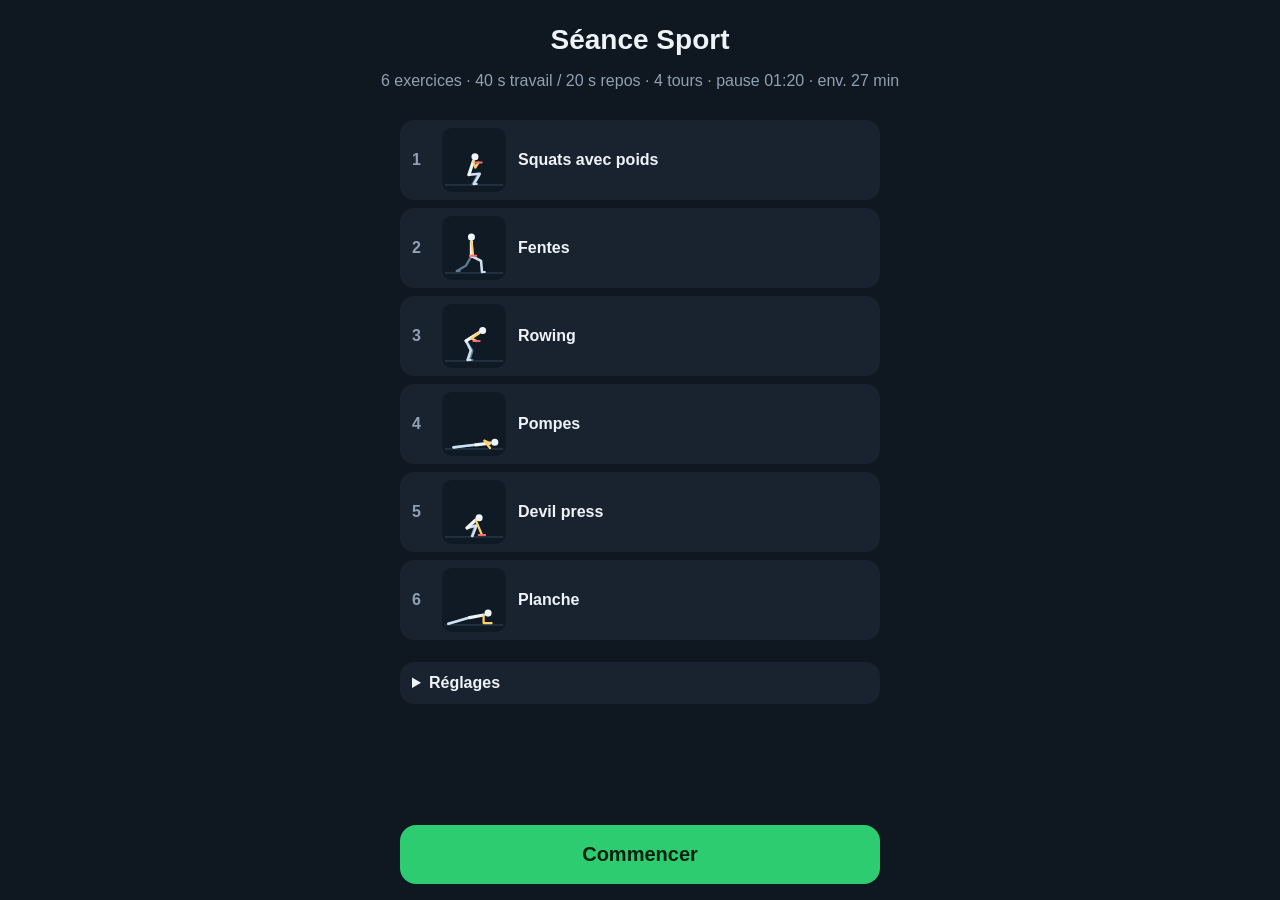
==== index.html @ fed8e98f "Add files via upload" ====
<!DOCTYPE html>
<html lang="fr">
<head>
<meta charset="utf-8">
<meta name="viewport" content="width=device-width, initial-scale=1, viewport-fit=cover, user-scalable=no">
<meta name="theme-color" content="#0f1720">
<meta name="apple-mobile-web-app-capable" content="yes">
<meta name="mobile-web-app-capable" content="yes">
<meta name="apple-mobile-web-app-status-bar-style" content="black-translucent">
<meta name="apple-mobile-web-app-title" content="Séance">
<link rel="manifest" href="manifest.webmanifest">
<link rel="apple-touch-icon" href="apple-touch-icon.png">
<link rel="icon" href="icon-192.png">
<link rel="stylesheet" href="style.css">
<title>Séance Sport</title>
</head>
<body data-phase="idle">

<section id="home" class="screen active">
  <header class="home-head">
    <h1>Séance Sport</h1>
    <p id="summary" class="muted"></p>
  </header>

  <ul id="exList" class="ex-list"></ul>

  <details class="settings">
    <summary>Réglages</summary>
    <div class="grid">
      <label>Travail (s)<input type="number" id="cfgWork" min="5" max="300" step="5"></label>
      <label>Repos (s)<input type="number" id="cfgRest" min="0" max="120" step="5"></label>
      <label>Pause de fin de tour (s)<input type="number" id="cfgRoundRest" min="0" max="600" step="5"></label>
      <label>Nombre de tours<input type="number" id="cfgRounds" min="1" max="12" step="1"></label>
      <label>Préparation (s)<input type="number" id="cfgPrep" min="0" max="60" step="5"></label>
    </div>
    <div class="grid">
      <label>Musique<select id="cfgMusic"><option value="off">Aucune</option><option value="electro">Électro (128)</option><option value="hiphop">Hip-hop (92)</option><option value="power">Power (140)</option></select></label>
      <label>Volume musique<input type="range" id="cfgMusicVol" min="0" max="100" step="5"></label>
    </div>
    <label class="check"><input type="checkbox" id="cfgVoice"> Voix</label>
    <label class="check"><input type="checkbox" id="cfgSound"> Bips</label>
    <label class="check"><input type="checkbox" id="cfgVibe"> Vibrations</label>
  </details>

  <button id="startBtn" class="big-btn">Commencer</button>
</section>

<section id="workout" class="screen">
  <div class="topbar">
    <button id="quitBtn" class="icon-btn" aria-label="Quitter">✕</button>
    <div class="top-info">
      <div id="roundInfo">Tour 1 / 4</div>
      <div id="exInfo" class="muted">Exercice 1 / 7</div>
    </div>
    <div class="top-total"><span class="muted">Reste</span><b id="totalLeft">--:--</b></div>
  </div>

  <div class="phase" id="phaseLabel">PRÉPARATION</div>

  <div class="ring-wrap">
    <svg viewBox="0 0 120 120" class="ring">
      <circle class="ring-bg" cx="60" cy="60" r="54"/>
      <circle class="ring-fg" id="ringFg" cx="60" cy="60" r="54"/>
    </svg>
    <div class="count" id="count">10</div>
  </div>

  <h2 id="exName">Squats avec poids</h2>
  <p id="exSub" class="muted"></p>

  <div class="fig-wrap"><svg id="fig" viewBox="0 0 200 200"></svg></div>
  <p id="exTip" class="tip"></p>

  <div class="controls">
    <button id="prevBtn" class="ctl" aria-label="Précédent">⏮</button>
    <button id="pauseBtn" class="ctl main" aria-label="Pause">⏸</button>
    <button id="nextBtn" class="ctl" aria-label="Suivant">⏭</button>
  </div>
  <button id="musicBtn" class="chip">♪ Électro</button>
</section>

<section id="done" class="screen">
  <h1>Séance terminée</h1>
  <p id="doneText" class="muted"></p>
  <button id="againBtn" class="big-btn">Accueil</button>
</section>

<script src="app.js"></script>
</body>
</html>
---- style.css ----
:root{--bg:#0f1720;--card:#18232f;--text:#eef3f8;--muted:#8fa1b3;--work:#2ecc71;--rest:#3b9cff;--pause:#a78bfa;--prep:#f5b335;--ph:var(--prep)}
body[data-phase=work]{--ph:var(--work)}
body[data-phase=rest]{--ph:var(--rest)}
body[data-phase=roundrest]{--ph:var(--pause)}
body[data-phase=prep]{--ph:var(--prep)}
*{box-sizing:border-box;-webkit-tap-highlight-color:transparent}
html,body{margin:0;height:100%;background:var(--bg);color:var(--text);font-family:-apple-system,BlinkMacSystemFont,"Segoe UI",Roboto,sans-serif;overscroll-behavior:none}
.screen{display:none;min-height:100%;padding:max(16px,env(safe-area-inset-top)) 16px max(16px,env(safe-area-inset-bottom));flex-direction:column;align-items:center;text-align:center}
.screen.active{display:flex}
.muted{color:var(--muted)}
h1{margin:8px 0 4px;font-size:28px}
h2{margin:6px 0 0;font-size:26px;line-height:1.15}
.home-head{width:100%}
.ex-list{list-style:none;margin:14px 0;padding:0;width:100%;max-width:480px}
.ex-list li{display:flex;align-items:center;gap:12px;background:var(--card);border-radius:14px;padding:8px 12px;margin-bottom:8px;text-align:left}
.ex-list svg{width:64px;height:64px;flex:none;background:#101a24;border-radius:10px}
.ex-list .n{color:var(--muted);font-weight:700;width:18px}
.ex-list .t{font-weight:600}
.settings{width:100%;max-width:480px;background:var(--card);border-radius:14px;padding:12px;margin-bottom:14px;text-align:left}
.settings summary{cursor:pointer;font-weight:600}
.settings .grid{display:grid;grid-template-columns:1fr 1fr;gap:10px;margin:12px 0}
.settings label{display:flex;flex-direction:column;font-size:13px;color:var(--muted);gap:4px}
.settings input[type=number]{background:#101a24;border:1px solid #2a3a4a;color:var(--text);border-radius:8px;padding:8px;font-size:16px}
.settings .check{flex-direction:row;align-items:center;gap:8px;font-size:15px;color:var(--text);margin-top:6px}
.big-btn{width:100%;max-width:480px;padding:18px;font-size:20px;font-weight:700;border:0;border-radius:16px;background:var(--work);color:#04210f;margin-top:auto}
.topbar{width:100%;display:flex;align-items:center;justify-content:space-between;gap:8px}
.top-info{text-align:center;font-weight:700}
.top-info .muted{font-weight:400;font-size:13px}
.top-total{text-align:right;min-width:64px;font-size:13px;display:flex;flex-direction:column}
.top-total b{font-size:16px}
.icon-btn{background:var(--card);border:0;color:var(--text);width:40px;height:40px;border-radius:50%;font-size:18px}
.phase{margin-top:10px;font-weight:800;letter-spacing:.14em;color:var(--ph);font-size:20px}
.ring-wrap{position:relative;width:min(50vw,24vh,220px);aspect-ratio:1;margin:8px 0}
.ring{width:100%;height:100%;transform:rotate(-90deg)}
.ring circle{fill:none;stroke-width:9}
.ring-bg{stroke:#223142}
.ring-fg{stroke:var(--ph);stroke-linecap:round;stroke-dasharray:339.3;stroke-dashoffset:0;transition:stroke .3s}
.count{position:absolute;inset:0;display:flex;align-items:center;justify-content:center;font-size:min(20vw,10vh,88px);font-weight:800;font-variant-numeric:tabular-nums}
.fig-wrap{width:min(62vw,30vh,260px);aspect-ratio:1;background:#101a24;border-radius:20px;margin:10px 0 4px;border:2px solid color-mix(in srgb,var(--ph) 45%,transparent)}
.fig-wrap svg{width:100%;height:100%}
.tip{margin:4px 12px;color:var(--muted);font-size:15px;min-height:2.6em}
.controls{display:flex;gap:18px;margin-top:auto;padding-top:8px}
.ctl{width:64px;height:64px;border-radius:50%;border:0;background:var(--card);color:var(--text);font-size:24px}
.ctl.main{width:84px;height:84px;background:var(--ph);color:#04120a;font-size:32px}
@media (max-height:700px){.tip{display:none}}

.chip{margin:10px 0 4px;background:var(--card);color:var(--text);border:1px solid #2a3a4a;border-radius:20px;padding:8px 18px;font-size:15px;font-weight:600}
.settings select{background:#101a24;border:1px solid #2a3a4a;color:var(--text);border-radius:8px;padding:8px;font-size:16px}
.settings input[type=range]{width:100%;accent-color:var(--work)}
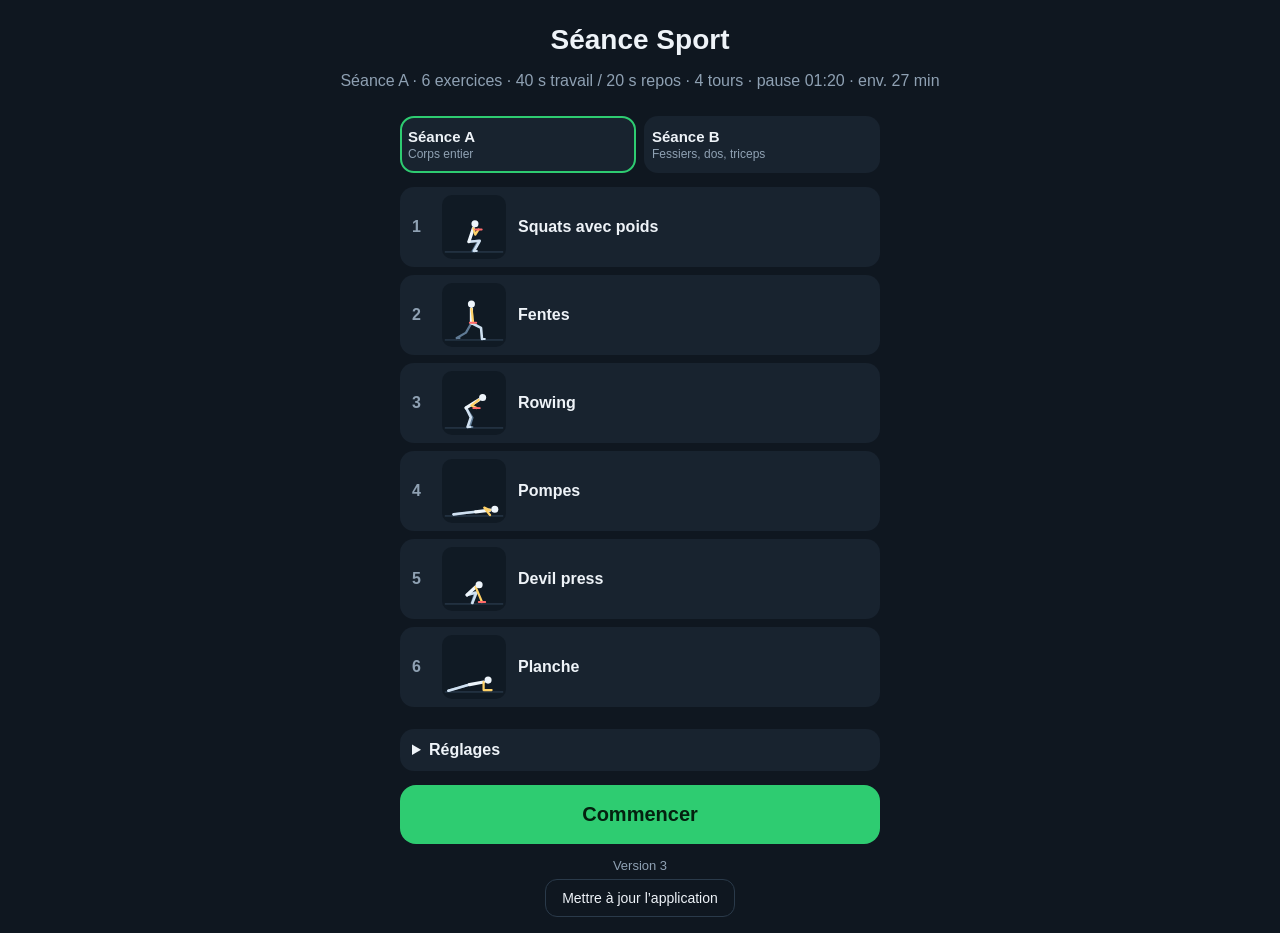
==== commit 105a3248: "Add files via upload" ====
--- a/index.html
+++ b/index.html
@@ -22,6 +22,8 @@
     <p id="summary" class="muted"></p>
   </header>
 
+  <div id="sessionSeg" class="seg"></div>
+
   <ul id="exList" class="ex-list"></ul>
 
   <details class="settings">
@@ -43,6 +45,7 @@
   </details>
 
   <button id="startBtn" class="big-btn">Commencer</button>
+  <div class="foot"><span id="verInfo" class="muted"></span><button id="updateBtn" class="link-btn">Mettre à jour l’application</button></div>
 </section>
 
 <section id="workout" class="screen">
--- a/style.css
+++ b/style.css
@@ -47,3 +47,11 @@
 .chip{margin:10px 0 4px;background:var(--card);color:var(--text);border:1px solid #2a3a4a;border-radius:20px;padding:8px 18px;font-size:15px;font-weight:600}
 .settings select{background:#101a24;border:1px solid #2a3a4a;color:var(--text);border-radius:8px;padding:8px;font-size:16px}
 .settings input[type=range]{width:100%;accent-color:var(--work)}
+
+.seg{display:flex;gap:8px;width:100%;max-width:480px;margin-top:10px}
+.seg-btn{flex:1;background:var(--card);color:var(--text);border:2px solid transparent;border-radius:14px;padding:10px 6px;display:flex;flex-direction:column;gap:2px;font-size:15px}
+.seg-btn span{font-size:12px;color:var(--muted)}
+.seg-btn.on{border-color:var(--work)}
+.foot{margin-top:14px;display:flex;flex-direction:column;align-items:center;gap:6px;font-size:13px}
+.link-btn{background:transparent;border:1px solid #2a3a4a;color:var(--text);border-radius:12px;padding:10px 16px;font-size:14px}
+.link-btn:disabled{opacity:.6}
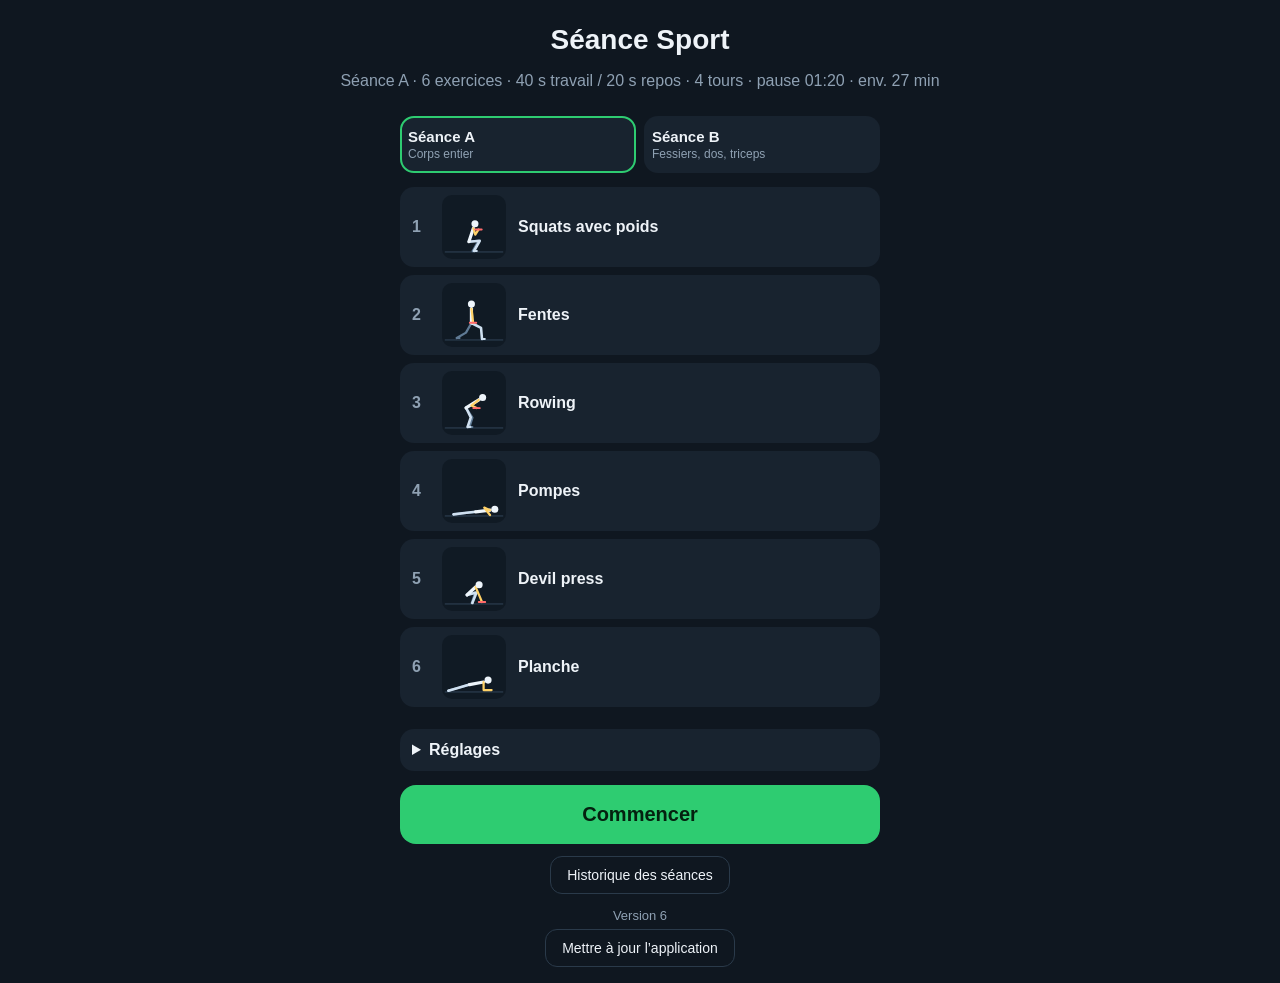
==== commit bb1deb23: "Version 6 : historique des séances réalisées Enregistrement automatique à la fin de chaque séance co" ====
--- a/index.html
+++ b/index.html
@@ -45,6 +45,7 @@
   </details>
 
   <button id="startBtn" class="big-btn">Commencer</button>
+  <button id="histBtn" class="link-btn" style="margin-top:12px">Historique des séances</button>
   <div class="foot"><span id="verInfo" class="muted"></span><button id="updateBtn" class="link-btn">Mettre à jour l’application</button></div>
 </section>
 
@@ -85,7 +86,25 @@
 <section id="done" class="screen">
   <h1>Séance terminée</h1>
   <p id="doneText" class="muted"></p>
+  <button id="doneHist" class="link-btn" style="margin-top:18px">Voir l’historique</button>
   <button id="againBtn" class="big-btn">Accueil</button>
+</section>
+
+<section id="history" class="screen">
+  <div class="topbar">
+    <button id="histBack" class="icon-btn" aria-label="Retour">←</button>
+    <div class="top-info">Historique</div>
+    <div style="width:40px"></div>
+  </div>
+  <div id="histStats" class="stats"></div>
+  <p class="muted small">Séances par semaine (8 dernières semaines)</p>
+  <div id="histBars" class="bars"></div>
+  <ul id="histList" class="hist-list"></ul>
+  <div class="foot">
+    <button id="histExport" class="link-btn">Exporter (CSV)</button>
+    <button id="histClear" class="link-btn">Effacer l’historique</button>
+    <p class="muted small">L’historique est conservé sur cet appareil (dans l’appli ou le navigateur utilisé).</p>
+  </div>
 </section>
 
 <script src="app.js"></script>
--- a/style.css
+++ b/style.css
@@ -55,3 +55,15 @@
 .foot{margin-top:14px;display:flex;flex-direction:column;align-items:center;gap:6px;font-size:13px}
 .link-btn{background:transparent;border:1px solid #2a3a4a;color:var(--text);border-radius:12px;padding:10px 16px;font-size:14px}
 .link-btn:disabled{opacity:.6}
+
+.stats{display:flex;gap:8px;width:100%;max-width:480px;margin-top:14px}
+.stats div{flex:1;background:var(--card);border-radius:14px;padding:12px 4px;display:flex;flex-direction:column}
+.stats b{font-size:26px}.stats span{font-size:12px;color:var(--muted)}
+.small{font-size:12px;margin:14px 0 4px}
+.bars{display:flex;align-items:flex-end;gap:6px;height:70px;width:100%;max-width:480px;background:var(--card);border-radius:14px;padding:8px}
+.bar{flex:1;height:100%;display:flex;flex-direction:column;justify-content:flex-end;align-items:center;font-size:11px;color:var(--muted)}
+.bar i{display:block;width:100%;background:var(--work);border-radius:4px 4px 0 0;min-height:2px}
+.hist-list{list-style:none;margin:14px 0 0;padding:0;width:100%;max-width:480px}
+.hist-list li{display:flex;justify-content:space-between;align-items:center;text-align:left;background:var(--card);border-radius:12px;padding:10px 12px;margin-bottom:8px}
+.hist-list li.empty{display:block;color:var(--muted);text-align:center}
+.del{background:transparent;border:0;color:var(--muted);font-size:18px;padding:6px 10px}
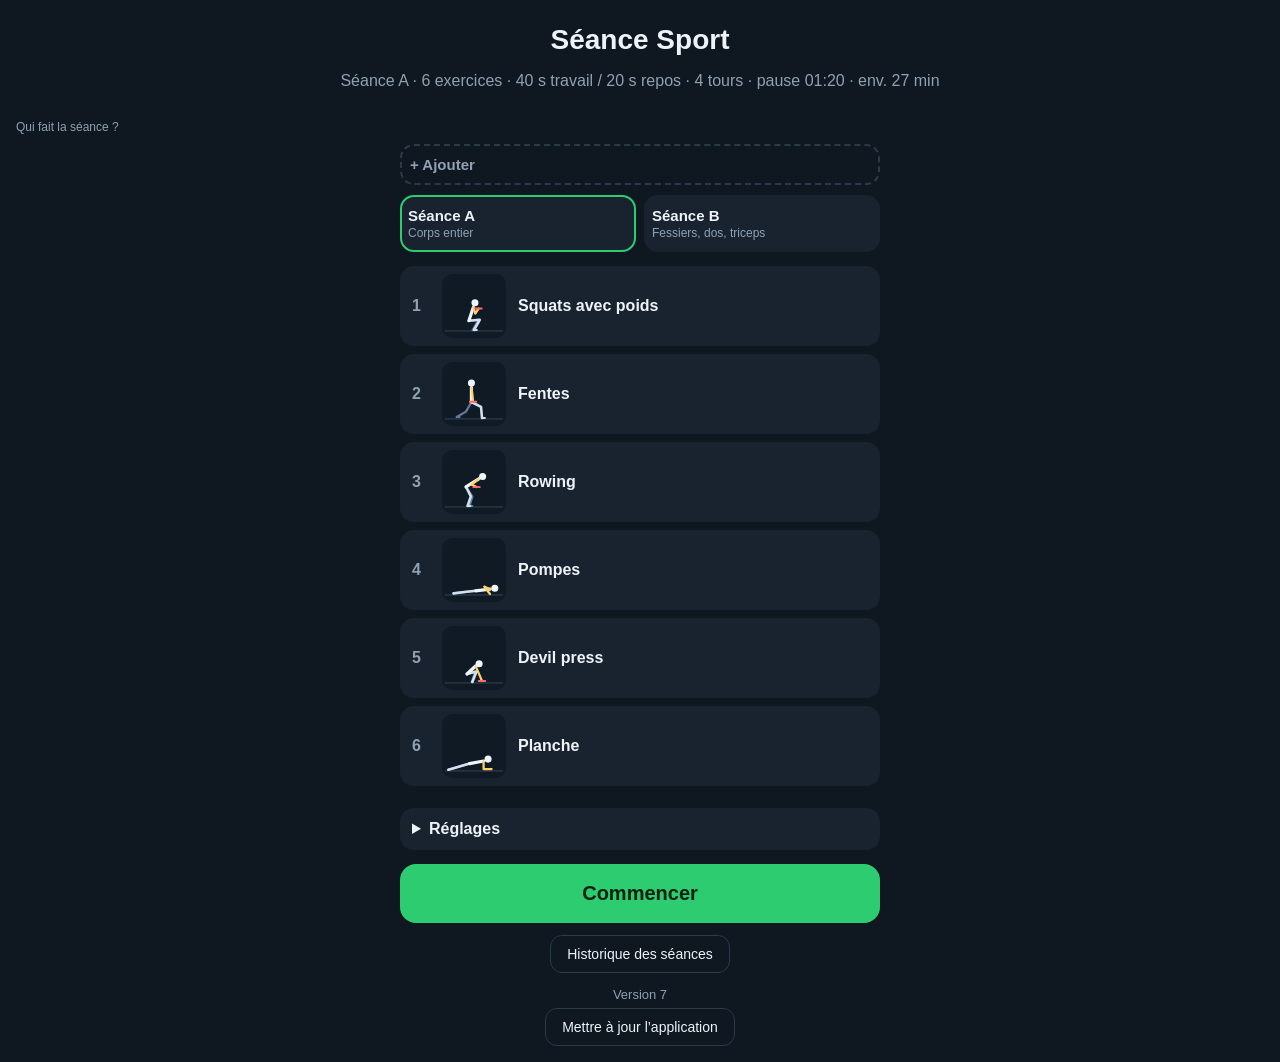
==== commit a988563e: "Version 7 : profils (qui fait la séance) et envoi des séances vers Notion Co-Authored-By: Claude Son" ====
--- a/index.html
+++ b/index.html
@@ -21,6 +21,9 @@
     <h1>Séance Sport</h1>
     <p id="summary" class="muted"></p>
   </header>
+
+  <p class="muted small who-q">Qui fait la séance ?</p>
+  <div id="whoSeg" class="seg who"></div>
 
   <div id="sessionSeg" class="seg"></div>
 
@@ -96,6 +99,7 @@
     <div class="top-info">Historique</div>
     <div style="width:40px"></div>
   </div>
+  <div id="histWho" class="seg who"></div>
   <div id="histStats" class="stats"></div>
   <p class="muted small">Séances par semaine (8 dernières semaines)</p>
   <div id="histBars" class="bars"></div>
--- a/style.css
+++ b/style.css
@@ -67,3 +67,10 @@
 .hist-list li{display:flex;justify-content:space-between;align-items:center;text-align:left;background:var(--card);border-radius:12px;padding:10px 12px;margin-bottom:8px}
 .hist-list li.empty{display:block;color:var(--muted);text-align:center}
 .del{background:transparent;border:0;color:var(--muted);font-size:18px;padding:6px 10px}
+
+.who{flex-wrap:wrap}
+.who-btn{flex:1 1 30%;padding:10px 8px;min-width:90px}
+.who-btn.add{background:transparent;border:2px dashed #2a3a4a;color:var(--muted)}
+.who-q{margin:14px 0 0;align-self:flex-start}
+.who.need{outline:2px solid #ff5a5a;border-radius:14px;animation:needp .6s 2}
+@keyframes needp{50%{outline-color:transparent}}
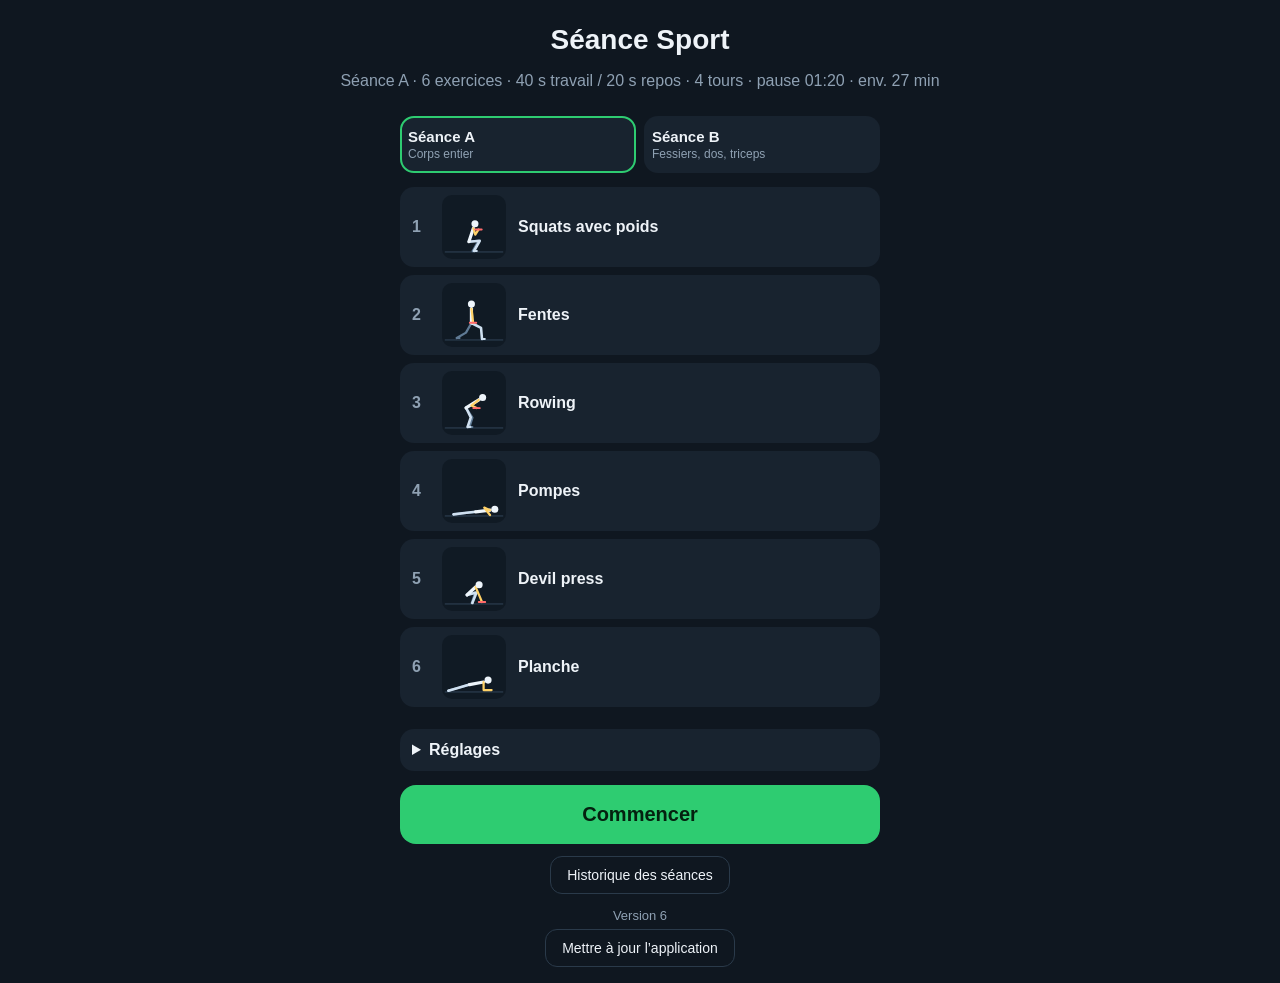
==== commit 150a5b57: "Retour à la version 6 (historique par téléphone, sans profils ni Notion) Co-Authored-By: Claude Sonn" ====
--- a/index.html
+++ b/index.html
@@ -21,9 +21,6 @@
     <h1>Séance Sport</h1>
     <p id="summary" class="muted"></p>
   </header>
-
-  <p class="muted small who-q">Qui fait la séance ?</p>
-  <div id="whoSeg" class="seg who"></div>
 
   <div id="sessionSeg" class="seg"></div>
 
@@ -99,7 +96,6 @@
     <div class="top-info">Historique</div>
     <div style="width:40px"></div>
   </div>
-  <div id="histWho" class="seg who"></div>
   <div id="histStats" class="stats"></div>
   <p class="muted small">Séances par semaine (8 dernières semaines)</p>
   <div id="histBars" class="bars"></div>
--- a/style.css
+++ b/style.css
@@ -67,10 +67,3 @@
 .hist-list li{display:flex;justify-content:space-between;align-items:center;text-align:left;background:var(--card);border-radius:12px;padding:10px 12px;margin-bottom:8px}
 .hist-list li.empty{display:block;color:var(--muted);text-align:center}
 .del{background:transparent;border:0;color:var(--muted);font-size:18px;padding:6px 10px}
-
-.who{flex-wrap:wrap}
-.who-btn{flex:1 1 30%;padding:10px 8px;min-width:90px}
-.who-btn.add{background:transparent;border:2px dashed #2a3a4a;color:var(--muted)}
-.who-q{margin:14px 0 0;align-self:flex-start}
-.who.need{outline:2px solid #ff5a5a;border-radius:14px;animation:needp .6s 2}
-@keyframes needp{50%{outline-color:transparent}}
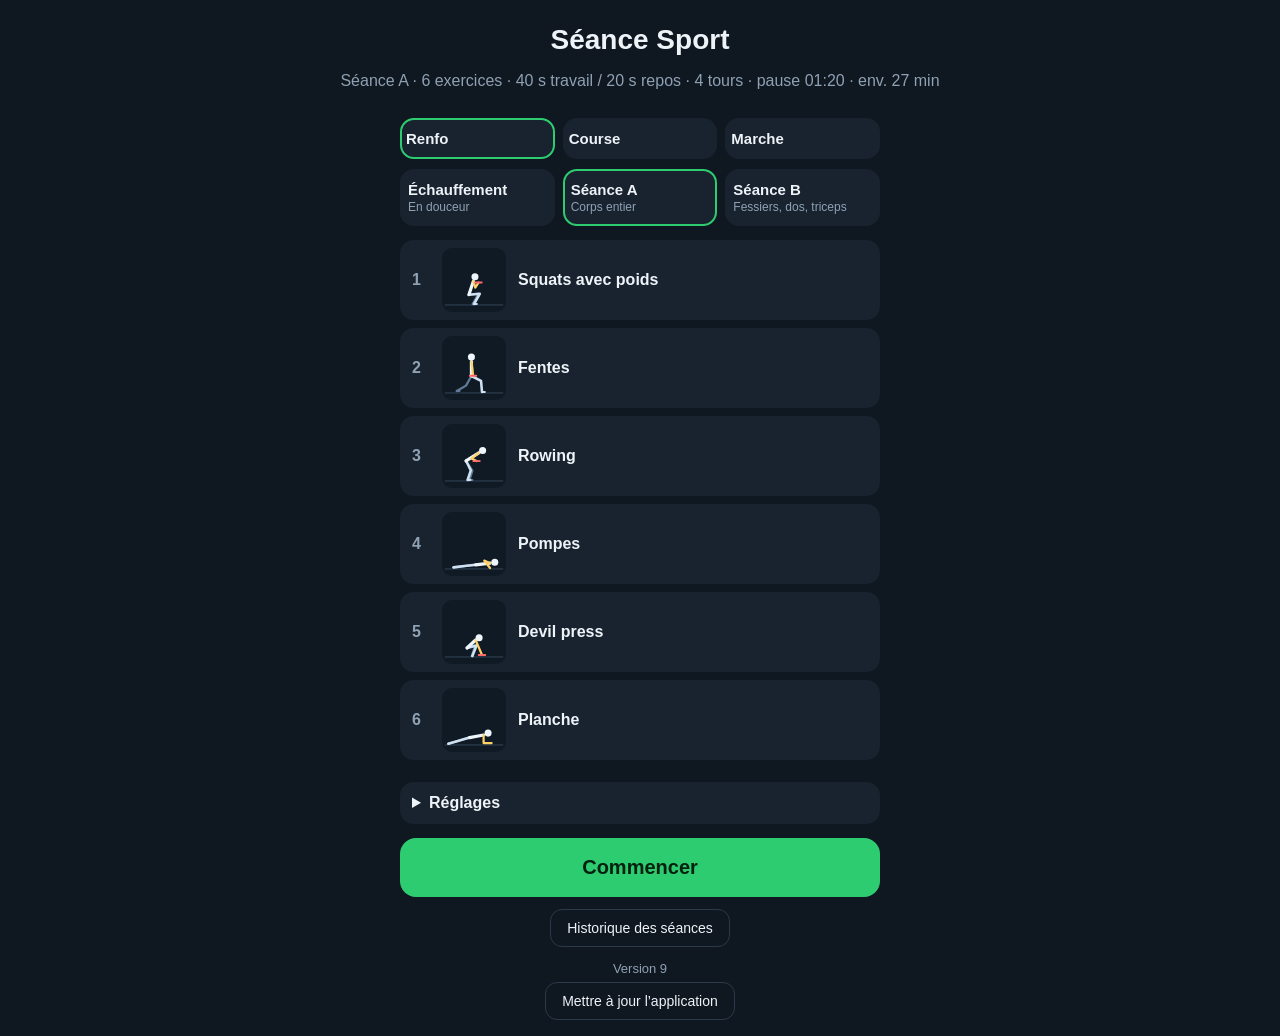
==== commit a65c62eb: "Version 9 : onglets Course et Marche (reprise, fractionné, marche progressive) avec saisie de la dis" ====
--- a/index.html
+++ b/index.html
@@ -22,6 +22,7 @@
     <p id="summary" class="muted"></p>
   </header>
 
+  <div id="modeSeg" class="seg"></div>
   <div id="sessionSeg" class="seg"></div>
 
   <ul id="exList" class="ex-list"></ul>
@@ -86,6 +87,11 @@
 <section id="done" class="screen">
   <h1>Séance terminée</h1>
   <p id="doneText" class="muted"></p>
+  <div id="distBox" class="distbox" hidden>
+    <label for="distInput" class="muted">Distance parcourue (km)</label>
+    <div class="distrow"><input id="distInput" type="text" inputmode="decimal" placeholder="ex. 4,5" autocomplete="off"><button id="distSave" class="link-btn">Enregistrer</button></div>
+    <p id="distMsg" class="muted small"></p>
+  </div>
   <button id="doneHist" class="link-btn" style="margin-top:18px">Voir l’historique</button>
   <button id="againBtn" class="big-btn">Accueil</button>
 </section>
--- a/style.css
+++ b/style.css
@@ -67,3 +67,14 @@
 .hist-list li{display:flex;justify-content:space-between;align-items:center;text-align:left;background:var(--card);border-radius:12px;padding:10px 12px;margin-bottom:8px}
 .hist-list li.empty{display:block;color:var(--muted);text-align:center}
 .del{background:transparent;border:0;color:var(--muted);font-size:18px;padding:6px 10px}
+
+[hidden]{display:none!important}
+.seg.col{flex-direction:column}
+.seg.col .seg-btn{flex-direction:row;justify-content:space-between;align-items:center;text-align:left;padding:12px 14px;gap:10px}
+.seg.col .seg-btn span{text-align:right}
+#modeSeg{margin-top:12px}
+.distbox{width:100%;max-width:480px;margin-top:18px;text-align:left}
+.distrow{display:flex;gap:8px;margin-top:6px}
+.distrow input{flex:1;background:var(--card);color:var(--text);border:2px solid #2a3a4a;border-radius:12px;padding:12px;font-size:18px}
+
+#modeSeg .seg-btn{padding:10px 4px}
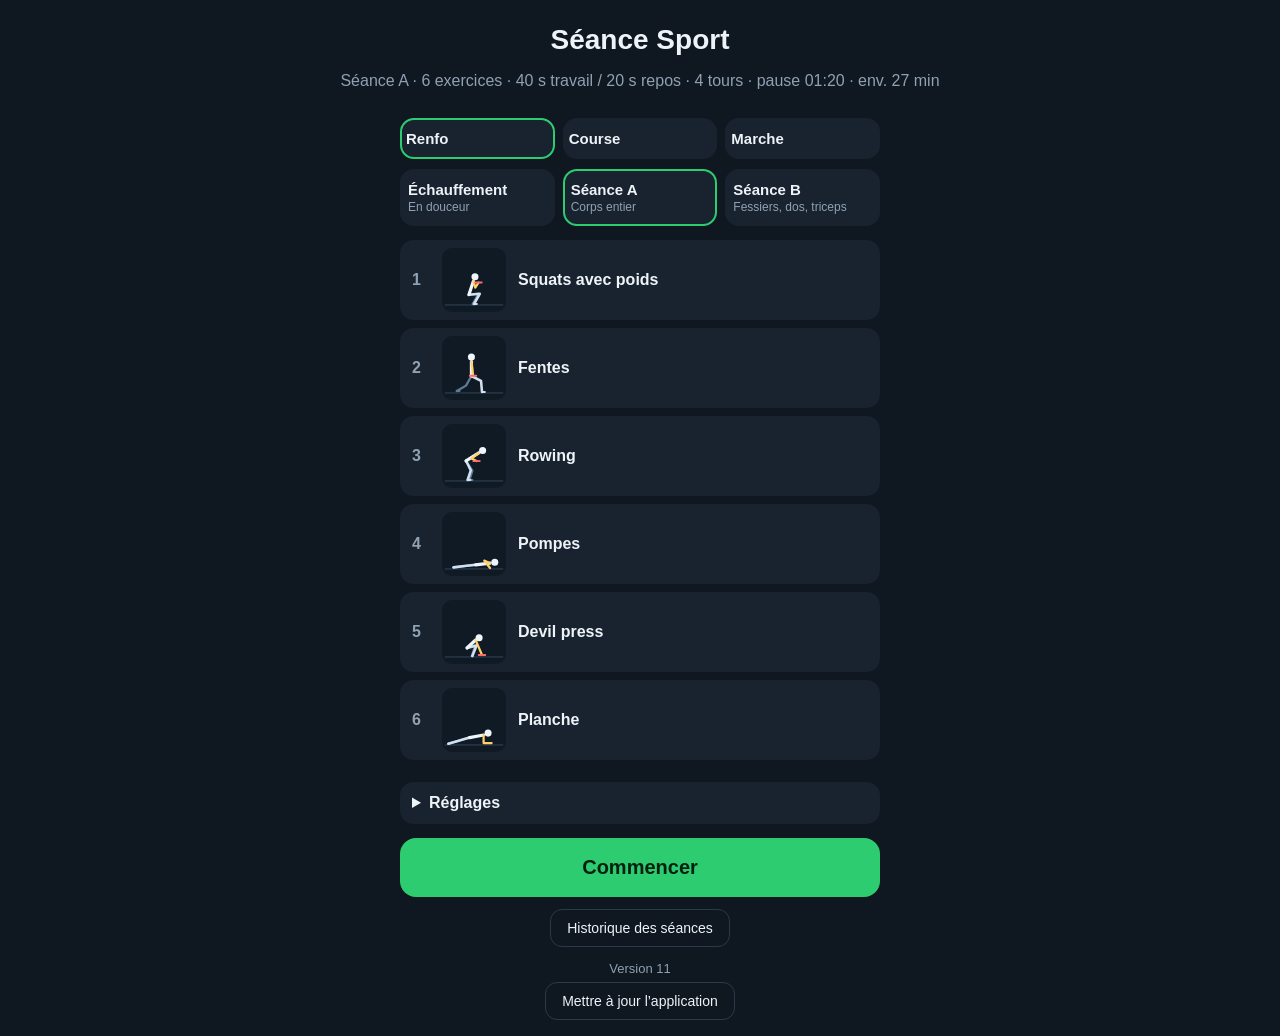
==== commit 9c6def7b: "Version 11 : musique Deezer en parallèle (son ambiant) et envoi des séances vers Santé via Raccourci" ====
--- a/index.html
+++ b/index.html
@@ -37,12 +37,23 @@
       <label>Préparation (s)<input type="number" id="cfgPrep" min="0" max="60" step="5"></label>
     </div>
     <div class="grid">
-      <label>Musique<select id="cfgMusic"><option value="off">Aucune</option><option value="electro">Électro (128)</option><option value="hiphop">Hip-hop (92)</option><option value="power">Power (140)</option></select></label>
+      <label>Musique<select id="cfgMusic"><option value="off">Aucune</option><option value="electro">Électro (128)</option><option value="hiphop">Hip-hop (92)</option><option value="power">Power (140)</option><option value="ext">Deezer / ma musique</option></select></label>
       <label>Volume musique<input type="range" id="cfgMusicVol" min="0" max="100" step="5"></label>
     </div>
+    <button id="deezerBtn" class="link-btn" type="button">Ouvrir Deezer</button>
+    <p class="muted small">Avec « Deezer / ma musique » : lancez votre playlist dans Deezer, revenez ici et appuyez sur Commencer. La musique continue, la voix et les bips se superposent. Interrupteur de sonnerie sur « son ».</p>
     <label class="check"><input type="checkbox" id="cfgVoice"> Voix</label>
     <label class="check"><input type="checkbox" id="cfgSound"> Bips</label>
     <label class="check"><input type="checkbox" id="cfgVibe"> Vibrations</label>
+    <div class="grid" style="grid-template-columns:1fr"><label>Santé (iPhone) · nom du raccourci<input type="text" id="cfgShortcut" autocomplete="off"></label></div>
+    <details class="help"><summary>Comment relier l’app Santé ?</summary>
+      <ol>
+        <li>Ouvrez l’app <b>Raccourcis</b> → « + » → nommez le raccourci comme ci-dessus.</li>
+        <li>Ajoutez « Obtenir un dictionnaire depuis » <i>Entrée du raccourci</i>.</li>
+        <li>Pour chaque activité (<code>course</code>, <code>fractionne</code>, <code>marche</code>, <code>renfo</code>), ajoutez « Si » + « Enregistrer l’entraînement » (type Course à pied, HIIT, Marche, Renforcement) avec la durée <code>minutes</code>, la distance <code>km</code> et la date <code>debut</code>.</li>
+        <li>À la fin d’une séance, touchez « Enregistrer dans Santé » (ou ♥ dans l’historique).</li>
+      </ol>
+    </details>
   </details>
 
   <button id="startBtn" class="big-btn">Commencer</button>
@@ -92,6 +103,7 @@
     <div class="distrow"><input id="distInput" type="text" inputmode="decimal" placeholder="ex. 4,5" autocomplete="off"><button id="distSave" class="link-btn">Enregistrer</button></div>
     <p id="distMsg" class="muted small"></p>
   </div>
+  <button id="healthBtn" class="link-btn" style="margin-top:14px" hidden>♥ Enregistrer dans Santé</button>
   <button id="doneHist" class="link-btn" style="margin-top:18px">Voir l’historique</button>
   <button id="againBtn" class="big-btn">Accueil</button>
 </section>
--- a/style.css
+++ b/style.css
@@ -78,3 +78,9 @@
 .distrow input{flex:1;background:var(--card);color:var(--text);border:2px solid #2a3a4a;border-radius:12px;padding:12px;font-size:18px}
 
 #modeSeg .seg-btn{padding:10px 4px}
+
+.settings input[type=text]{background:#101a24;border:1px solid #2a3a4a;color:var(--text);border-radius:8px;padding:8px;font-size:16px}
+.settings .help{margin-top:10px;font-size:13px;color:var(--muted)}
+.settings .help ol{padding-left:18px;line-height:1.5}
+.settings .help code{background:#101a24;padding:1px 4px;border-radius:4px}
+.settings .small{margin:8px 0}
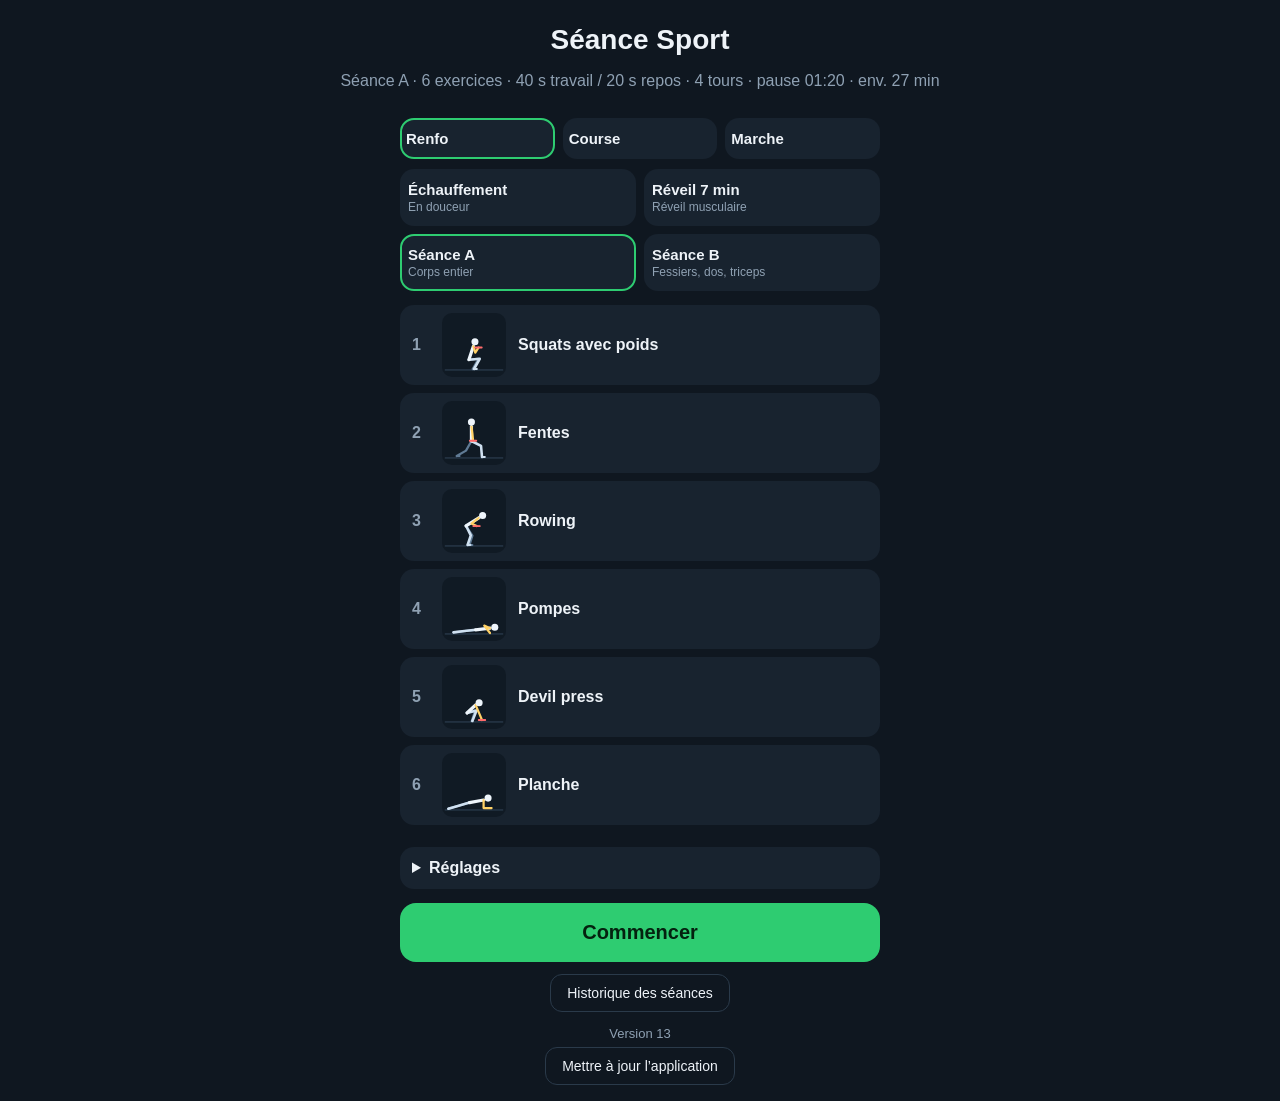
==== commit ced2a523: "Retour 1,5 km déplacé dans Course (R4), justifications par séance et encadré « Pourquoi cette séance" ====
--- a/index.html
+++ b/index.html
@@ -26,6 +26,7 @@
   <div id="sessionSeg" class="seg"></div>
 
   <ul id="exList" class="ex-list"></ul>
+  <div id="why" class="why" hidden></div>
 
   <details class="settings">
     <summary>Réglages</summary>
--- a/style.css
+++ b/style.css
@@ -84,3 +84,11 @@
 .settings .help ol{padding-left:18px;line-height:1.5}
 .settings .help code{background:#101a24;padding:1px 4px;border-radius:4px}
 .settings .small{margin:8px 0}
+
+.seg.wrap{flex-wrap:wrap}
+.seg.wrap .seg-btn{flex:1 1 44%}
+
+.why{margin:14px 0;padding:14px 16px;border-radius:14px;background:#16222e;font-size:14px;line-height:1.5;color:#c9d4df}
+.why[hidden]{display:none}
+.why b{display:block;margin-bottom:6px;color:#fff;font-size:15px}
+.why p{margin:0}
